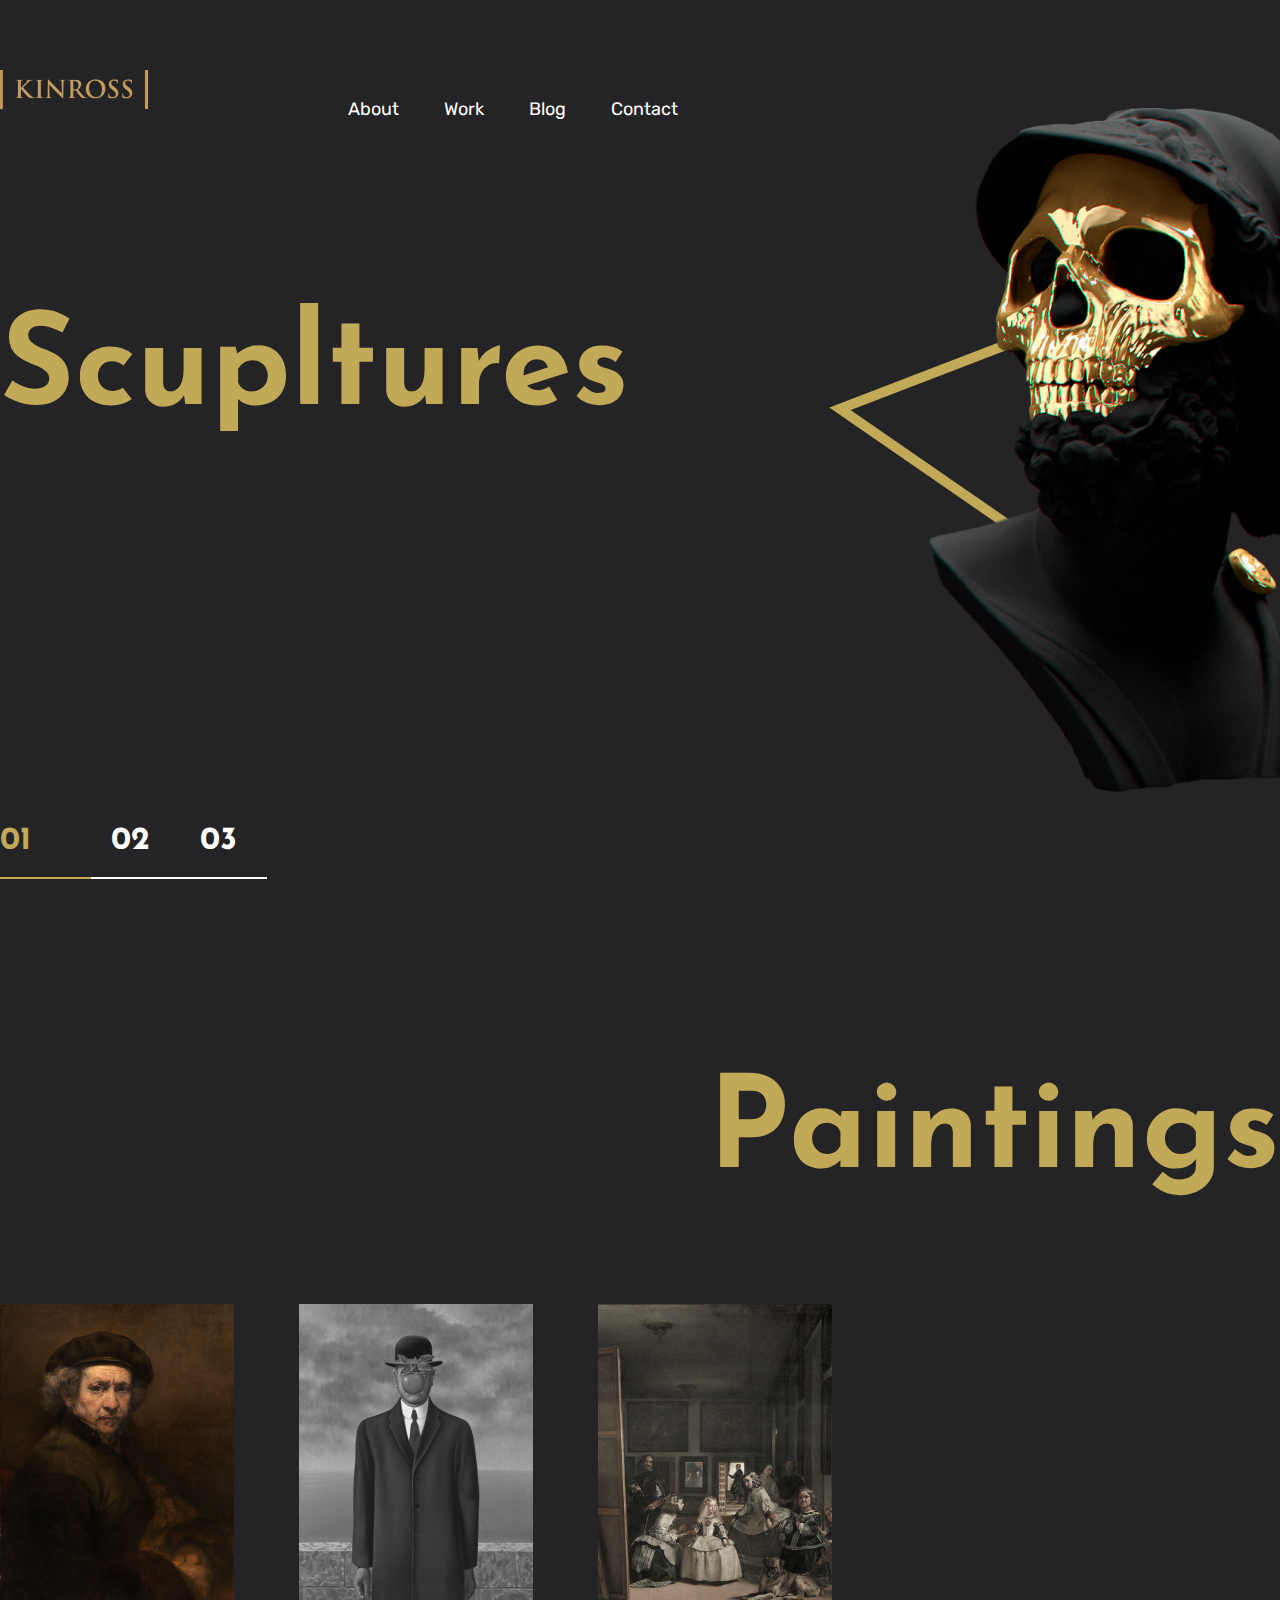
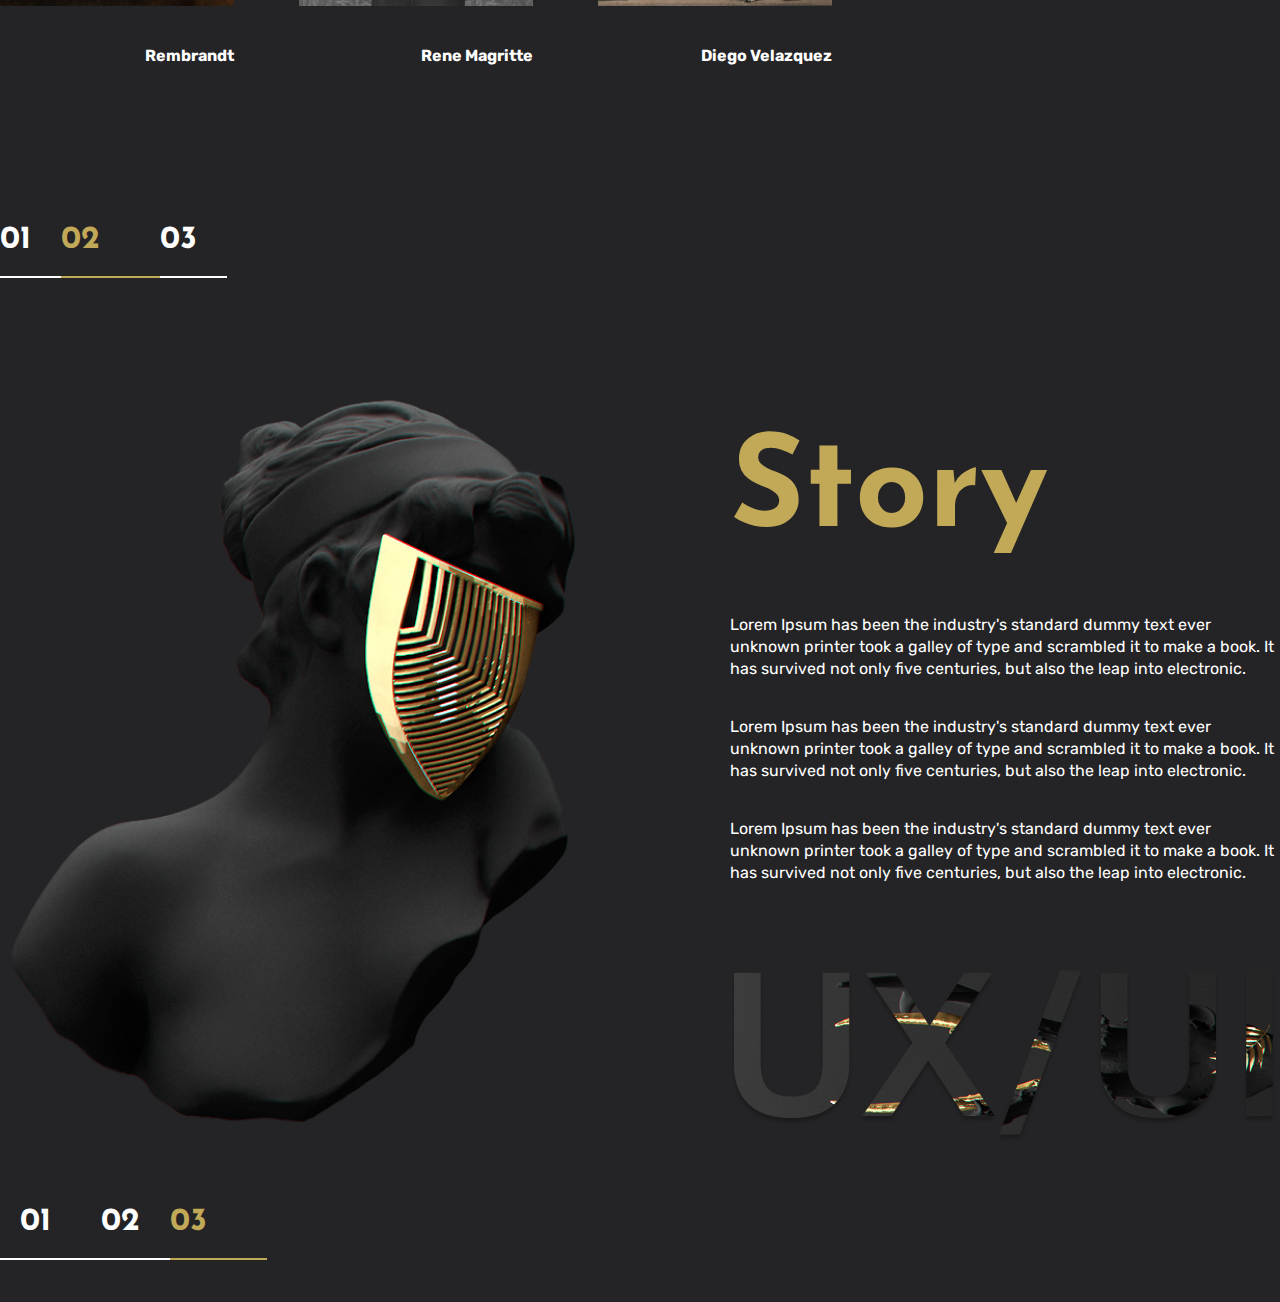
==== kinross/index.html @ 97a44b34 "first commit" ====
<!DOCTYPE html>
<html lang="en">
<head>
    <meta charset="UTF-8">
    <meta http-equiv="X-UA-Compatible" content="IE=edge">
    <meta name="viewport" content="width=device-width, initial-scale=1.0">
    <title>Kinross</title>
    <link href='https://unpkg.com/boxicons@2.1.2/css/boxicons.min.css' rel='stylesheet'>
    <link rel="stylesheet" href="css/style.css">
</head>
<body>
    <header class="header">
        <a href="#" class="logo">
            <img src="img/logo.png" alt="logo">
        </a>
        <nav>
            <ul class="nav">
                <li class="nav-item">
                    <a href="#" class="nav-link">About</a>
                </li> 
                <li class="nav-item">
                    <a href="#" class="nav-link">Work</a>
                </li>
                <li class="nav-item">
                    <a href="#" class="nav-link">Blog</a>
                </li>
                <li class="nav-item">
                    <a href="#" class="nav-link">Contact</a>
                </li>
            </ul>
        </nav>
    </header>


    <section>
        <main class="main">
            <h1 class="main-title">Scupltures</h1>
            <div class="main-img">
                <img class="img" src="img/skull.png" alt="">
            </div>
        </main>

        <div class="main-01">
            <h4 class="main1 active">01</h4>
            <h4 class="main2">02</h4>
            <h4 class="main2">03</h4>

            <a href="" class="main-icon">
                <i class='bx bx-search bx-md'></i>
            </a>
        </div>  
    </section>

    <div class="art-title">
        <h2 class="art-h2">Paintings</h2>
    </div>

    <div class="art">
        <div class="arts">
            <img class="art-img" src="img/1.jpg" alt="">
            <p class="art-p">Rembrandt</p>
        </div>
        <div class="arts">
            <img class="art-img" src="img/2.jpg" alt="">
            <p class="art-p">Rene Magritte</p>
        </div>
        <div class="arts">
            <img class="art-img" src="img/3.jpg" alt="">
            <p class="art-p">Diego Velazquez</p>
        </div>
    </div>

    <div class="art-02">
        <h4 class="art1">01</h4>
        <h4 class="art2 active">02</h4>
        <h4 class="art1">03</h4>

        <a href="#" class="main-icon1">
            <i class='bx bx-search bx-md'></i>
        </a>
    </div>

    <div class="footer">
        <div class="story">
            <img src="img/woman.png" alt="">
        </div>

        <div class="story-title">
            <h2 class="story-h2">Story</h2>
            <p class="story-p">
                Lorem Ipsum has been the industry's standard dummy text ever 
                unknown printer took a galley of type and scrambled it to make a 
                book. It has survived not only five centuries, but also the leap into electronic.
            </p>
            <p class="story-p">
                Lorem Ipsum has been the industry's standard dummy text ever 
                unknown printer took a galley of type and scrambled it to make a 
                book. It has survived not only five centuries, but also the leap into electronic.
            </p>
            <p class="story-p">
                Lorem Ipsum has been the industry's standard dummy text ever 
                unknown printer took a galley of type and scrambled it to make a 
                book. It has survived not only five centuries, but also the leap into electronic.
                <div class="story-ui">
                    <img src="img/ui.png" alt="">
                </div>
            </p>
        </div>
    </div>

    <div class="story-03">
        <h4 class="story1">01</h4>
        <h4 class="story1">02</h4>
        <h4 class="story3 active">03</h4>

        <a href="#" class="story-icon1">
            <i class='bx bx-search bx-md'></i>
        </a>
    </div>

</body>
</html>
---- kinross/css/style.css ----
@import url('https://fonts.googleapis.com/css2?family=Khula:wght@400;700&family=Rubik:wght@400;700&display=swap');
@import url('https://fonts.googleapis.com/css2?family=Josefin+Sans:wght@600&display=swap');

html {
    scroll-behavior: smooth;
}

body {
    background-color: #242426;
    max-width: 1400px;
    margin: 0 auto;
}

h1, h2, h3 {
    margin: 0;
    font-size: 128px;
    color: #C1A957;
    font-family: 'Josefin Sans', sans-serif;
}

.header {
    display: flex;
}

.logo {
    padding-top: 70px;
}

.nav {
    font-size: 18px;
    font-family: 'Rubik', sans-serif;   
    display: flex;
    list-style-type: none;
    padding-left: 200px;
}

.nav-item {    
    padding-top: 80px;
    padding-right: 45px;
}

.nav-link {
    color: #fff;
    text-decoration: none;
    transition: ease .2s;
}


.nav-link:hover {
    color: #C1A957;
    text-decoration: underline;
}

.main {
    display: flex;
}

.main-title {
    margin-right: 60px;
    font-size: 128px;
    padding-top: 170px;
}

.img {
    margin-top: -50px;
    padding-left: 140px;
}

.main-01 {  
    margin-top: -40px;
    font-family: 'Josefin Sans', sans-serif;
    font-size: 32px;
    display: flex;
}

.main1 {
    color: #C1A957;
    padding-right: 60px;
    padding-bottom: 20px;
    border-bottom: 2px solid #C1A957;
}


.main2 {
    color: #fff;
    padding-right: 30px;
    padding-left: 20px;
    border-bottom: 2px solid #ffffff;
}

.main-icon {
    padding-left: 1060px;
}

.bx {
    color: #fff;
    padding-top: 80px;
    transition: ease .2s;
}

.bx:hover {
    color: #C1A957;
}

/* ART */
.art {
    padding-top: 105px;
    display: flex;
}

.arts {
    padding-right: 65px;
}

.art-h2 {
    padding-top: 150px;
    margin: 0;
    text-align: right;
}

.art-p {
    color: #fff;
    padding-top: 20px;
    font-weight: 700;
    text-align: right;
    font-family: 'Rubik', sans-serif;  
}

.art-02 {
    padding-top: 100px;
    font-family: 'Josefin Sans', sans-serif;
    font-size: 32px;
    display: flex;
    color: #fff;
}

.art1 {
    color: #fff;
    padding-right: 30px;
    border-bottom: 2px solid #ffffff;   
}

.art2 {
    color: #C1A957;
    padding-right: 60px;
    padding-bottom: 20px;
    border-bottom: 2px solid #C1A957;
}

.main-icon1 {
    padding-left: 1125px;
}

.footer {
    display: flex;
    padding-top: 40px;
}

.story-title {
    width: 635px;
    padding-top: 70px;
    padding-left: 150px;
}

.story-h2 {
    padding-bottom: 20px;
}

.story-p {
    color: #fff;
    font-weight: 400;
    padding-top: 20px;
    line-height: 22px;
    font-family: 'Rubik', sans-serif;  
}

.story-ui {
    padding-top: 70px;
}

.story-03 {
    font-family: 'Josefin Sans', sans-serif;
    font-size: 32px;
    display: flex;
    color: #fff;
}

.story1 {
    color: #fff;
    padding-right: 30px;
    padding-left: 20px;
    border-bottom: 2px solid #ffffff;
}

.story3 {
    color: #C1A957;
    padding-right: 60px;
    padding-bottom: 20px;
    border-bottom: 2px solid #C1A957;
}

.story-icon1 {
    padding-left: 1123px;
}
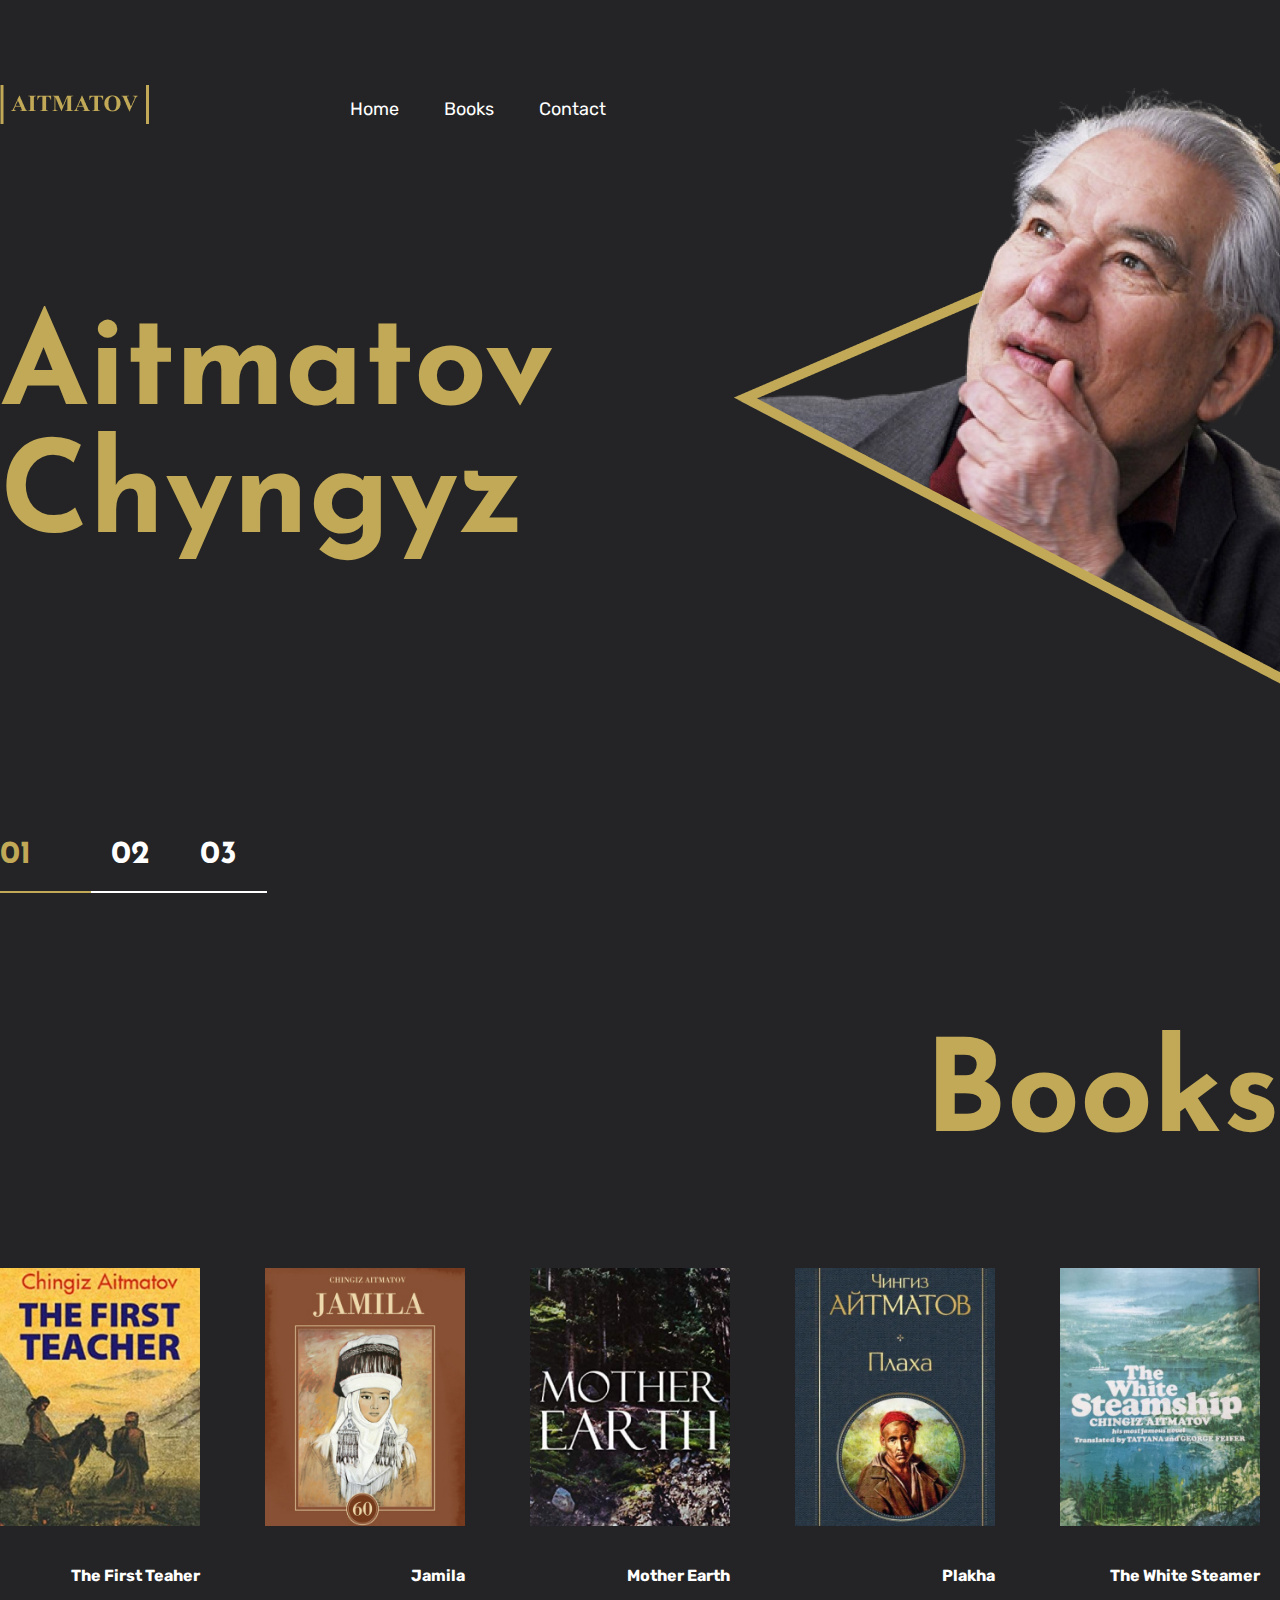
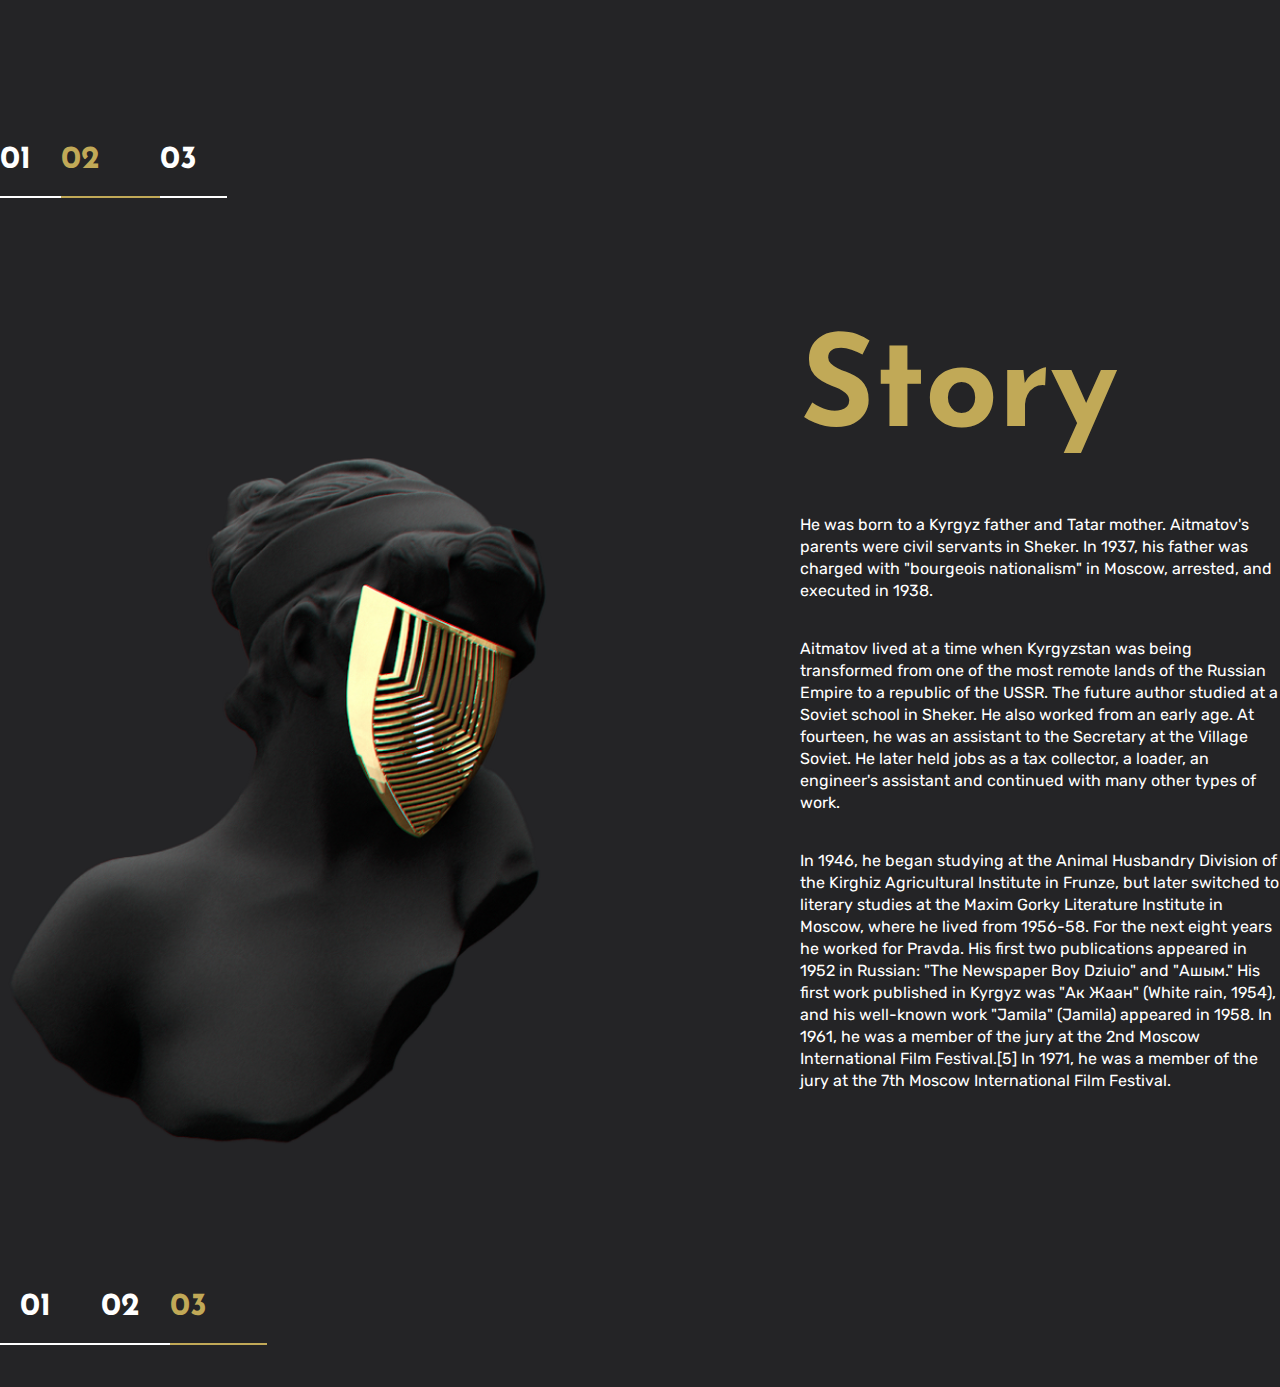
==== commit 57fd0c57: "Add files via upload" ====
--- a/kinross/index.html
+++ b/kinross/index.html
@@ -1,122 +1,137 @@
-<!DOCTYPE html>
-<html lang="en">
-<head>
-    <meta charset="UTF-8">
-    <meta http-equiv="X-UA-Compatible" content="IE=edge">
-    <meta name="viewport" content="width=device-width, initial-scale=1.0">
-    <title>Kinross</title>
-    <link href='https://unpkg.com/boxicons@2.1.2/css/boxicons.min.css' rel='stylesheet'>
-    <link rel="stylesheet" href="css/style.css">
-</head>
-<body>
-    <header class="header">
-        <a href="#" class="logo">
-            <img src="img/logo.png" alt="logo">
-        </a>
-        <nav>
-            <ul class="nav">
-                <li class="nav-item">
-                    <a href="#" class="nav-link">About</a>
-                </li> 
-                <li class="nav-item">
-                    <a href="#" class="nav-link">Work</a>
-                </li>
-                <li class="nav-item">
-                    <a href="#" class="nav-link">Blog</a>
-                </li>
-                <li class="nav-item">
-                    <a href="#" class="nav-link">Contact</a>
-                </li>
-            </ul>
-        </nav>
-    </header>
-
-
-    <section>
-        <main class="main">
-            <h1 class="main-title">Scupltures</h1>
-            <div class="main-img">
-                <img class="img" src="img/skull.png" alt="">
-            </div>
-        </main>
-
-        <div class="main-01">
-            <h4 class="main1 active">01</h4>
-            <h4 class="main2">02</h4>
-            <h4 class="main2">03</h4>
-
-            <a href="" class="main-icon">
-                <i class='bx bx-search bx-md'></i>
-            </a>
-        </div>  
-    </section>
-
-    <div class="art-title">
-        <h2 class="art-h2">Paintings</h2>
-    </div>
-
-    <div class="art">
-        <div class="arts">
-            <img class="art-img" src="img/1.jpg" alt="">
-            <p class="art-p">Rembrandt</p>
-        </div>
-        <div class="arts">
-            <img class="art-img" src="img/2.jpg" alt="">
-            <p class="art-p">Rene Magritte</p>
-        </div>
-        <div class="arts">
-            <img class="art-img" src="img/3.jpg" alt="">
-            <p class="art-p">Diego Velazquez</p>
-        </div>
-    </div>
-
-    <div class="art-02">
-        <h4 class="art1">01</h4>
-        <h4 class="art2 active">02</h4>
-        <h4 class="art1">03</h4>
-
-        <a href="#" class="main-icon1">
-            <i class='bx bx-search bx-md'></i>
-        </a>
-    </div>
-
-    <div class="footer">
-        <div class="story">
-            <img src="img/woman.png" alt="">
-        </div>
-
-        <div class="story-title">
-            <h2 class="story-h2">Story</h2>
-            <p class="story-p">
-                Lorem Ipsum has been the industry's standard dummy text ever 
-                unknown printer took a galley of type and scrambled it to make a 
-                book. It has survived not only five centuries, but also the leap into electronic.
-            </p>
-            <p class="story-p">
-                Lorem Ipsum has been the industry's standard dummy text ever 
-                unknown printer took a galley of type and scrambled it to make a 
-                book. It has survived not only five centuries, but also the leap into electronic.
-            </p>
-            <p class="story-p">
-                Lorem Ipsum has been the industry's standard dummy text ever 
-                unknown printer took a galley of type and scrambled it to make a 
-                book. It has survived not only five centuries, but also the leap into electronic.
-                <div class="story-ui">
-                    <img src="img/ui.png" alt="">
-                </div>
-            </p>
-        </div>
-    </div>
-
-    <div class="story-03">
-        <h4 class="story1">01</h4>
-        <h4 class="story1">02</h4>
-        <h4 class="story3 active">03</h4>
-
-        <a href="#" class="story-icon1">
-            <i class='bx bx-search bx-md'></i>
-        </a>
-    </div>
-
-</body>
+<!DOCTYPE html>
+<html lang="en">
+<head>
+    <meta charset="UTF-8">
+    <meta http-equiv="X-UA-Compatible" content="IE=edge">
+    <meta name="viewport" content="width=device-width, initial-scale=1.0">
+    <title>Kinross</title>
+    <link href='https://unpkg.com/boxicons@2.1.2/css/boxicons.min.css' rel='stylesheet'>
+    <link rel="stylesheet" href="css/style.css">
+</head>
+<body>
+    <header class="header">
+        <a href="#" class="logo">
+            <img src="img/logo.png" alt="logo">
+        </a>
+        <nav>
+            <ul class="nav">
+                <li class="nav-item">
+                    <a href="#" class="nav-link">Home</a>
+                </li> <br>
+                <li class="nav-item">
+                    <a href="books.html" class="nav-link">Books</a>
+                </li>
+                <li class="nav-item">
+                    <a href="contacts.html" class="nav-link">Contact</a>
+                </li>
+            </ul>
+        </nav>
+    </header>
+
+
+    <section>
+        <main class="main">
+            <h1 class="main-title">Aitmatov <br>
+            Chyngyz</h1>
+            <div class="main-img">
+                <img class="img" src="img/skull.png" alt="">
+            </div>
+        </main>
+
+        <div class="main-01">
+            <h4 class="main1 active">01</h4>
+            <h4 class="main2">02</h4>
+            <h4 class="main2">03</h4>
+
+            <a href="" class="main-icon">
+                <i class='bx bx-search bx-md'></i>
+            </a>
+        </div>  
+    </section>
+
+    <div class="art-title">
+        <a class="books-link" href="books.html">
+            <h2 class="art-h2">Books</h2>
+        </a>
+    </div>
+
+    <div class="art">
+        <a class="art-link" href="https://en.wikipedia.org/wiki/The_First_Teacher">
+            <div class="arts">
+            <img class="art-img" src="img/1.jpg" alt="">
+            <p class="art-p">The First Teaher</p>
+        </div>
+        </a>
+        
+        <a class="art-link" href="https://en.wikipedia.org/wiki/Jamila_(novel)">
+            <div class="arts">
+            <img class="art-img" src="img/2.jpg" alt="">
+            <p class="art-p">Jamila</p>
+        </div>
+        </a>
+        
+        <a class="art-link" href="https://www.goodreads.com/book/show/366917.Mother_Earth_And_Other_Stories">
+            <div class="arts">
+            <img class="art-img" src="img/3.jpg" alt="">
+            <p class="art-p">Mother Earth</p>
+        </div>
+        </a>
+
+        <a class="art-link" href="https://www.goodreads.com/ru/book/show/2850306">
+            <div class="arts">
+            <img class="art-img" src="img/4.jpg" alt="">
+            <p class="art-p">Plakha</p>
+        </div>
+        </a>
+
+        <a class="art-link" href="https://www.goodreads.com/book/show/366917.Mother_Earth_And_Other_Stories">
+            <div class="arts">
+            <img class="art-img" src="img/5.jpg" alt="">
+            <p class="art-p">The White Steamer</p>
+        </div>
+        </a>
+    </div>
+
+    <div class="art-02">
+        <h4 class="art1">01</h4>
+        <h4 class="art2 active">02</h4>
+        <h4 class="art1">03</h4>
+
+        <a href="#" class="main-icon1">
+            <i class='bx bx-search bx-md'></i>
+        </a>
+    </div>
+
+    <div class="footer">
+        <div class="story">
+            <img class="woman" src="img/woman.png" alt="">
+        </div>
+
+        <div class="story-title">
+            <a class="story-link" href="story.html">
+                <h2 class="story-h2">Story</h2>
+            </a>
+            <p class="story-p">
+                He was born to a Kyrgyz father and Tatar mother. Aitmatov's parents were civil servants in Sheker. In 1937, his father was charged with "bourgeois nationalism" in Moscow, arrested, and executed in 1938.
+            </p>
+            <p class="story-p">
+                Aitmatov lived at a time when Kyrgyzstan was being transformed from one of the most remote lands of the Russian Empire to a republic of the USSR. The future author studied at a Soviet school in Sheker. He also worked from an early age. At fourteen, he was an assistant to the Secretary at the Village Soviet. He later held jobs as a tax collector, a loader, an engineer's assistant and continued with many other types of work.
+            </p>
+            <p class="story-p">
+                In 1946, he began studying at the Animal Husbandry Division of the Kirghiz Agricultural Institute in Frunze, but later switched to literary studies at the Maxim Gorky Literature Institute in Moscow, where he lived from 1956-58. For the next eight years he worked for Pravda. His first two publications appeared in 1952 in Russian: "The Newspaper Boy Dziuio" and "Ашым." His first work published in Kyrgyz was "Ак Жаан" (White rain, 1954), and his well-known work "Jamila" (Jamila) appeared in 1958. In 1961, he was a member of the jury at the 2nd Moscow International Film Festival.[5] In 1971, he was a member of the jury at the 7th Moscow International Film Festival.
+            </p>
+        </div>
+    </div>
+
+    <div class="story-03">
+        <h4 class="story1">01</h4>
+        <h4 class="story1">02</h4>
+        <h4 class="story3 active">03</h4>
+
+        <a href="#" class="story-icon1">
+            <i class='bx bx-search bx-md'></i>
+        </a>
+    </div>
+
+</body>
 </html>--- a/kinross/css/style.css
+++ b/kinross/css/style.css
@@ -1,204 +1,320 @@
-@import url('https://fonts.googleapis.com/css2?family=Khula:wght@400;700&family=Rubik:wght@400;700&display=swap');
-@import url('https://fonts.googleapis.com/css2?family=Josefin+Sans:wght@600&display=swap');
-
-html {
-    scroll-behavior: smooth;
-}
-
-body {
-    background-color: #242426;
-    max-width: 1400px;
-    margin: 0 auto;
-}
-
-h1, h2, h3 {
-    margin: 0;
-    font-size: 128px;
-    color: #C1A957;
-    font-family: 'Josefin Sans', sans-serif;
-}
-
-.header {
-    display: flex;
-}
-
-.logo {
-    padding-top: 70px;
-}
-
-.nav {
-    font-size: 18px;
-    font-family: 'Rubik', sans-serif;   
-    display: flex;
-    list-style-type: none;
-    padding-left: 200px;
-}
-
-.nav-item {    
-    padding-top: 80px;
-    padding-right: 45px;
-}
-
-.nav-link {
-    color: #fff;
-    text-decoration: none;
-    transition: ease .2s;
-}
-
-
-.nav-link:hover {
-    color: #C1A957;
-    text-decoration: underline;
-}
-
-.main {
-    display: flex;
-}
-
-.main-title {
-    margin-right: 60px;
-    font-size: 128px;
-    padding-top: 170px;
-}
-
-.img {
-    margin-top: -50px;
-    padding-left: 140px;
-}
-
-.main-01 {  
-    margin-top: -40px;
-    font-family: 'Josefin Sans', sans-serif;
-    font-size: 32px;
-    display: flex;
-}
-
-.main1 {
-    color: #C1A957;
-    padding-right: 60px;
-    padding-bottom: 20px;
-    border-bottom: 2px solid #C1A957;
-}
-
-
-.main2 {
-    color: #fff;
-    padding-right: 30px;
-    padding-left: 20px;
-    border-bottom: 2px solid #ffffff;
-}
-
-.main-icon {
-    padding-left: 1060px;
-}
-
-.bx {
-    color: #fff;
-    padding-top: 80px;
-    transition: ease .2s;
-}
-
-.bx:hover {
-    color: #C1A957;
-}
-
-/* ART */
-.art {
-    padding-top: 105px;
-    display: flex;
-}
-
-.arts {
-    padding-right: 65px;
-}
-
-.art-h2 {
-    padding-top: 150px;
-    margin: 0;
-    text-align: right;
-}
-
-.art-p {
-    color: #fff;
-    padding-top: 20px;
-    font-weight: 700;
-    text-align: right;
-    font-family: 'Rubik', sans-serif;  
-}
-
-.art-02 {
-    padding-top: 100px;
-    font-family: 'Josefin Sans', sans-serif;
-    font-size: 32px;
-    display: flex;
-    color: #fff;
-}
-
-.art1 {
-    color: #fff;
-    padding-right: 30px;
-    border-bottom: 2px solid #ffffff;   
-}
-
-.art2 {
-    color: #C1A957;
-    padding-right: 60px;
-    padding-bottom: 20px;
-    border-bottom: 2px solid #C1A957;
-}
-
-.main-icon1 {
-    padding-left: 1125px;
-}
-
-.footer {
-    display: flex;
-    padding-top: 40px;
-}
-
-.story-title {
-    width: 635px;
-    padding-top: 70px;
-    padding-left: 150px;
-}
-
-.story-h2 {
-    padding-bottom: 20px;
-}
-
-.story-p {
-    color: #fff;
-    font-weight: 400;
-    padding-top: 20px;
-    line-height: 22px;
-    font-family: 'Rubik', sans-serif;  
-}
-
-.story-ui {
-    padding-top: 70px;
-}
-
-.story-03 {
-    font-family: 'Josefin Sans', sans-serif;
-    font-size: 32px;
-    display: flex;
-    color: #fff;
-}
-
-.story1 {
-    color: #fff;
-    padding-right: 30px;
-    padding-left: 20px;
-    border-bottom: 2px solid #ffffff;
-}
-
-.story3 {
-    color: #C1A957;
-    padding-right: 60px;
-    padding-bottom: 20px;
-    border-bottom: 2px solid #C1A957;
-}
-
-.story-icon1 {
-    padding-left: 1123px;
-}+@import url('https://fonts.googleapis.com/css2?family=Khula:wght@400;700&family=Rubik:wght@400;700&display=swap');
+@import url('https://fonts.googleapis.com/css2?family=Josefin+Sans:wght@600&display=swap');
+
+html {
+    scroll-behavior: smooth;
+}
+
+body {
+    background-color: #242426;
+    max-width: 1400px;
+    margin: 0 auto;
+}
+
+h1, h2, h3 {
+    margin: 0;
+    font-size: 128px;
+    color: #C1A957;
+    font-family: 'Josefin Sans', sans-serif;
+}
+
+.header {
+    display: flex;
+}
+
+.logo {
+    padding-top: 85px;
+}
+
+.nav {
+    font-size: 18px;
+    font-family: 'Rubik', sans-serif;   
+    display: flex;
+    list-style-type: none;
+    padding-left: 200px;
+}
+
+.nav-item {    
+    padding-top: 80px;
+    padding-right: 45px;
+}
+
+.nav-link {
+    color: #fff;
+    text-decoration: none;
+    transition: ease .2s;
+}
+
+
+.nav-link:hover {
+    color: #C1A957;
+    text-decoration: underline;
+}
+
+.main {
+    display: flex;
+}
+
+.main-title {
+    margin-right: 180px;
+    font-size: 128px;
+    padding-top: 170px;
+}
+
+.book-h1 {
+    font-size: 128px;
+    font-weight: bold;
+    padding-right: 600px;
+    padding-top: 140px;
+}
+
+.book-p {
+    font-family: 'Josefin Sans';
+    line-height: 128%;
+    color: #fff;
+    font-size: 20px;
+    width: 625px;
+    padding-bottom: 70px;
+}
+
+.book-btn {
+    padding-top: 70px;
+    color: #fff;
+    text-transform: uppercase;
+    text-decoration: none;
+    background-color: #C1A957;
+    padding: 16px 34px;
+    border-radius: 3px;
+    font-family: 'Josefin Sans';
+}
+
+.img {
+    margin-top: -50px;
+    /* padding-left: 125px; */
+}
+
+.main-01 {  
+    margin-top: 45px;
+    font-family: 'Josefin Sans', sans-serif;
+    font-size: 32px;
+    display: flex;
+}
+
+.main1 {
+    color: #C1A957;
+    padding-right: 60px;
+    padding-bottom: 20px;
+    border-bottom: 2px solid #C1A957;
+}
+
+
+.main2 {
+    color: #fff;
+    padding-right: 30px;
+    padding-left: 20px;
+    border-bottom: 2px solid #ffffff;
+}
+
+.main-icon {
+    padding-left: 1060px;
+}
+
+.bx {
+    color: #fff;
+    padding-top: 35px;
+    padding-left: 31px;
+    transition: ease .2s;
+}
+
+.bx:hover {
+    color: #C1A957;
+}
+
+/* ART */
+.art {
+    padding-top: 105px;
+    display: flex;
+}
+
+.books-link {
+    text-decoration: none;
+}
+
+.art-link {
+    text-decoration: none;
+}
+
+.arts {
+    padding-right: 65px;
+}
+
+.art-h2 {
+    padding-top: 100px;
+    margin: 0;
+    text-align: right;
+    transition: .2s ease;
+}
+
+.book-h2 {
+    padding-top: 100px;
+    text-align: center;
+    padding-bottom: 120px;
+}
+
+.book-shelf {
+    text-align: center;
+}
+
+.shelf-books {
+    padding-left: 355px;
+    width: 555px;   
+    margin-top: -475px;
+    display: flex;
+    padding-bottom: 150px;
+}
+
+.books {
+    padding-top: -650px;
+    padding-left: 40px;
+}
+
+.books-link {
+    transition: 1s;
+}
+
+.books-link:hover {
+    transform: scale(1.2);
+}
+
+.art-h2:hover {
+    color: #fff;
+}
+
+.art-p {
+    color: #fff;
+    padding-top: 20px;
+    font-weight: 700;
+    text-align: right;
+    font-family: 'Rubik', sans-serif;  
+    text-decoration: none;
+}
+
+.art-p:hover {
+    color: #C1A957;
+}
+
+.art-img {
+    width: 200px;
+    transition: 1s;
+}
+
+.art-img:hover {
+    transform: scale(1.2);
+}
+    
+.art-02 {
+    padding-top: 100px;
+    font-family: 'Josefin Sans', sans-serif;
+    font-size: 32px;
+    display: flex;
+    color: #fff;
+}
+
+.art1 {
+    color: #fff;
+    padding-right: 30px;
+    border-bottom: 2px solid #ffffff;   
+}
+
+.art2 {
+    color: #C1A957;
+    padding-right: 60px;
+    padding-bottom: 20px;
+    border-bottom: 2px solid #C1A957;
+}
+
+.main-icon1 {
+    padding-left: 1125px;
+}
+
+.footer {
+    padding-bottom: 90px;
+    display: flex;
+    padding-top: 90px;
+}
+
+.story-title {
+    padding-left: 250px;
+}
+
+.aitmatov {
+    width: 300px;
+}
+
+.story {
+    padding-top: 90px;
+}
+
+.story-link {
+    text-decoration: none;
+}
+
+.story-h2 {
+    padding-bottom: 20px;
+    transition: .2s ease;
+}
+
+.story-h2:hover {
+    color: #fff;
+}
+
+.woman {
+    width: 550px;
+}
+
+.story-p {
+    color: #fff;
+    font-weight: 400;
+    padding-top: 20px;
+    line-height: 22px;
+    font-family: 'Rubik', sans-serif;  
+}
+
+.story-ui {
+    padding-top: 70px;
+}
+
+.story-03 {
+    font-family: 'Josefin Sans', sans-serif;
+    font-size: 32px;
+    display: flex;
+    color: #fff;
+}
+
+.story1 {
+    color: #fff;
+    padding-right: 30px;
+    padding-left: 20px;
+    border-bottom: 2px solid #ffffff;
+}
+
+.story3 {
+    color: #C1A957;
+    padding-right: 60px;
+    padding-bottom: 20px;
+    border-bottom: 2px solid #C1A957;
+}
+
+.story-icon1 {
+    padding-left: 1123px;
+}
+
+.footer-h2 {
+    text-align: center;
+    padding-bottom: 90px;
+}
+
+.footer2 {
+    padding-left: 90px;
+    padding-top: 120px;
+}
